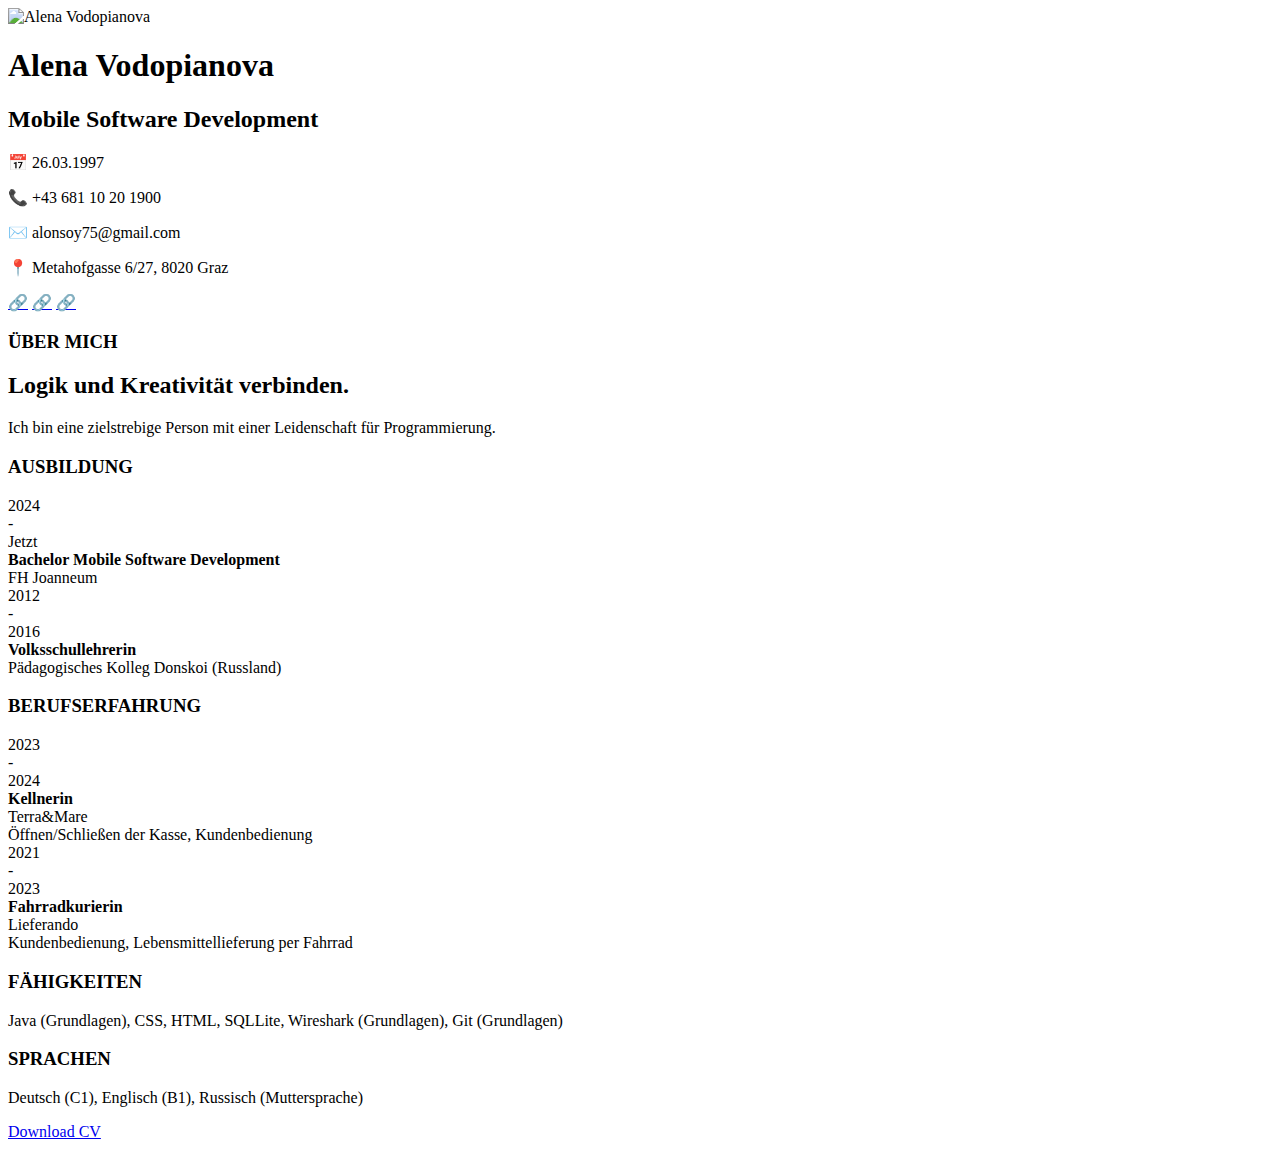
==== index.html @ 1e16baea "computer version" ====
<!DOCTYPE html>
<html lang="de">
<head>
    <meta charset="UTF-8">
    <meta name="viewport" content="width=device-width, initial-scale=1.0">
    <title>Alena Vodopianova</title>
    <link rel="stylesheet" href="styles.css">
</head>
<body>
    <div class="container">
        <aside class="left-column">
            <img src="photo/Alena5.jpg" alt="Alena Vodopianova" class="profile-photo">
            <h1>Alena Vodopianova</h1>
            <h2>Mobile Software Development</h2>
            <div class="contact">
                <p>📅 26.03.1997</p>
                <p>📞 +43 681 10 20 1900</p>
                <p>✉️ alonsoy75@gmail.com</p>
                <p>📍 Metahofgasse 6/27, 8020 Graz</p>
            </div>
            <div class="social-links">
                <a href="#">🔗</a>
                <a href="#">🔗</a>
                <a href="#">🔗</a>
            </div>
        </aside>

        <main class="right-column">
            <section class="profile">
                <h3>ÜBER MICH</h3>
                <h2>Logik und Kreativität verbinden.</h2>
                <p>Ich bin eine zielstrebige Person mit einer Leidenschaft für Programmierung.</p>
            </section>

            <section class="education">
                <h3>AUSBILDUNG</h3>
                <div class="entry">
                    <div class="year">2024<br>-<br>Jetzt</div>
                    <div class="details">
                        <strong>Bachelor Mobile Software Development</strong><br>
                        FH Joanneum
                    </div>
                </div>
                <div class="entry">
                    <div class="year">2012<br>-<br>2016</div>
                    <div class="details">
                        <strong>Volksschullehrerin</strong><br>
                        Pädagogisches Kolleg Donskoi (Russland)
                    </div>
                </div>
            </section>

            <section class="experience">
                <h3>BERUFSERFAHRUNG</h3>
                <div class="entry">
                    <div class="year">2023<br>-<br>2024</div>
                    <div class="details">
                        <strong>Kellnerin</strong><br>
                        Terra&Mare<br>
                        Öffnen/Schließen der Kasse, Kundenbedienung
                    </div>
                </div>
                <div class="entry">
                    <div class="year">2021<br>-<br>2023</div>
                    <div class="details">
                        <strong>Fahrradkurierin</strong><br>
                        Lieferando<br>
                        Kundenbedienung, Lebensmittellieferung per Fahrrad
                    </div>
                </div>
            </section>

            <section class="skills">
                <h3>FÄHIGKEITEN</h3>
                <p>Java (Grundlagen), CSS, HTML, SQLLite, Wireshark (Grundlagen), Git (Grundlagen)</p>
            </section>

            <section class="languages">
                <h3>SPRACHEN</h3>
                <p>Deutsch (C1), Englisch (B1), Russisch (Muttersprache)</p>
            </section>

            <a href="ALENA_VODOPIANOVA_CV.pdf" download class="download-btn">Download CV</a>
        </main>
    </div>
</body>
</html>
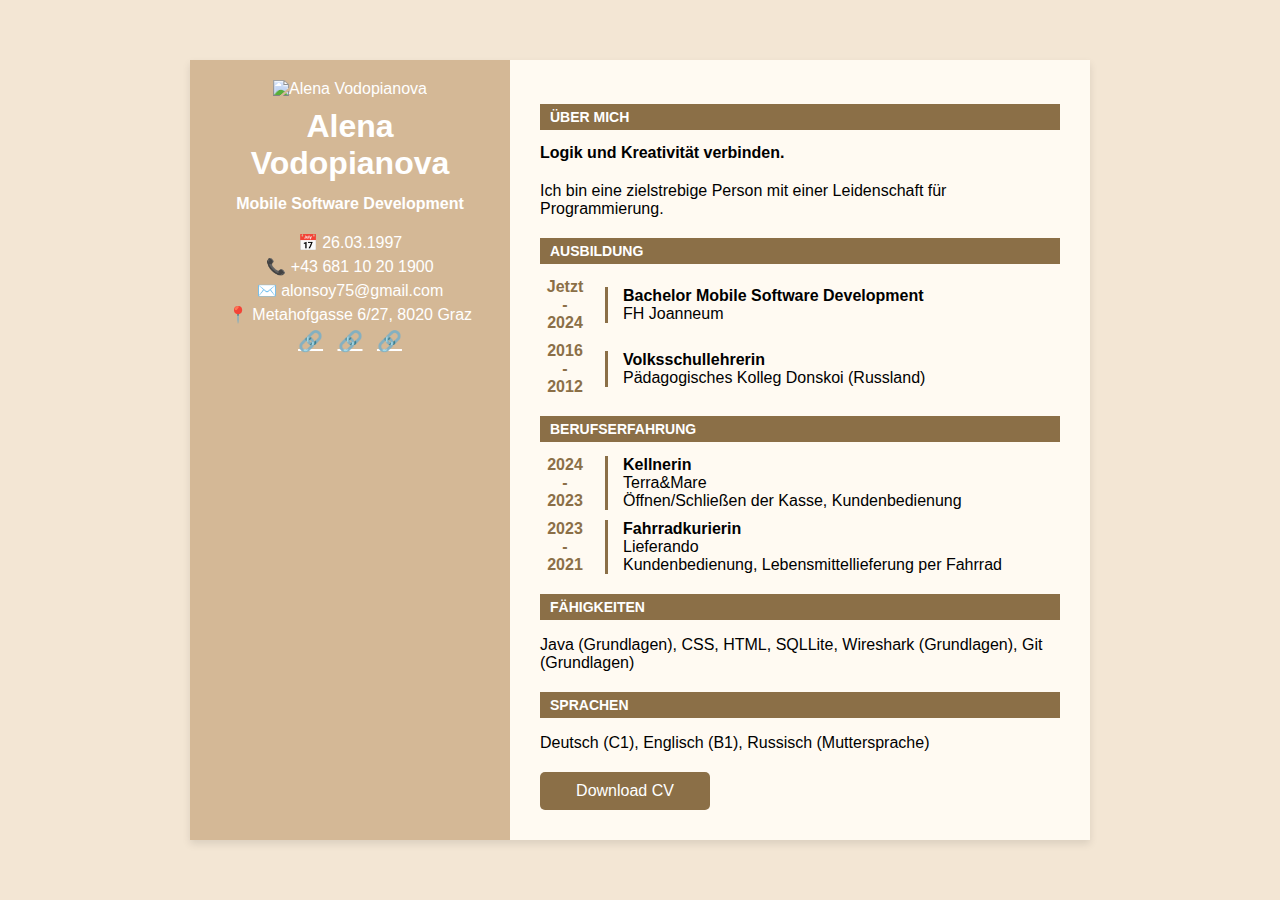
==== commit a3b9e889: "computer version" ====
--- a/index.html
+++ b/index.html
@@ -4,12 +4,12 @@
     <meta charset="UTF-8">
     <meta name="viewport" content="width=device-width, initial-scale=1.0">
     <title>Alena Vodopianova</title>
-    <link rel="stylesheet" href="styles.css">
+    <link rel="stylesheet" href="style.css">
 </head>
 <body>
     <div class="container">
         <aside class="left-column">
-            <img src="photo/Alena5.jpg" alt="Alena Vodopianova" class="profile-photo">
+            <img src="photo/Alena 5.jpg" alt="Alena Vodopianova" class="profile-photo">
             <h1>Alena Vodopianova</h1>
             <h2>Mobile Software Development</h2>
             <div class="contact">
@@ -35,14 +35,14 @@
             <section class="education">
                 <h3>AUSBILDUNG</h3>
                 <div class="entry">
-                    <div class="year">2024<br>-<br>Jetzt</div>
+                    <div class="year">Jetzt<br>-<br>2024</div>
                     <div class="details">
                         <strong>Bachelor Mobile Software Development</strong><br>
                         FH Joanneum
                     </div>
                 </div>
                 <div class="entry">
-                    <div class="year">2012<br>-<br>2016</div>
+                    <div class="year">2016<br>-<br>2012</div>
                     <div class="details">
                         <strong>Volksschullehrerin</strong><br>
                         Pädagogisches Kolleg Donskoi (Russland)
@@ -53,7 +53,7 @@
             <section class="experience">
                 <h3>BERUFSERFAHRUNG</h3>
                 <div class="entry">
-                    <div class="year">2023<br>-<br>2024</div>
+                    <div class="year">2024<br>-<br>2023</div>
                     <div class="details">
                         <strong>Kellnerin</strong><br>
                         Terra&Mare<br>
@@ -61,7 +61,7 @@
                     </div>
                 </div>
                 <div class="entry">
-                    <div class="year">2021<br>-<br>2023</div>
+                    <div class="year">2023<br>-<br>2021</div>
                     <div class="details">
                         <strong>Fahrradkurierin</strong><br>
                         Lieferando<br>
@@ -80,7 +80,7 @@
                 <p>Deutsch (C1), Englisch (B1), Russisch (Muttersprache)</p>
             </section>
 
-            <a href="ALENA_VODOPIANOVA_CV.pdf" download class="download-btn">Download CV</a>
+            <a href="ALENA VODOPIANOVA CV.pdf" download class="download-btn">Download CV</a>
         </main>
     </div>
 </body>
--- a/style.css
+++ b/style.css
@@ -0,0 +1,99 @@
+body {
+    font-family: 'Roboto', sans-serif;
+    margin: 0;
+    padding: 0;
+    display: flex;
+    justify-content: center;
+    align-items: center;
+    min-height: 100vh;
+    background: #f3e6d4;
+}
+
+.container {
+    display: flex;
+    width: 900px;
+    background: white;
+    box-shadow: 0px 4px 8px rgba(0, 0, 0, 0.1);
+}
+
+.left-column {
+    width: 35%;
+    background: #d4b896;
+    color: white;
+    text-align: center;
+    padding: 20px;
+}
+
+.profile-photo {
+    width: 300px;
+    
+}
+
+h1 {
+    margin: 10px 0;
+}
+
+h2 {
+    font-size: 16px;
+    margin-bottom: 20px;
+}
+
+.contact p {
+    margin: 5px 0;
+}
+
+.social-links a {
+    margin: 0 5px;
+    color: white;
+    font-size: 20px;
+}
+
+.right-column {
+    width: 65%;
+    padding: 30px;
+    background: #fffaf2;
+}
+
+.profile, .education, .experience, .skills, .languages {
+    margin-bottom: 20px;
+}
+
+h3 {
+    background: #8b6f47;
+    color: white;
+    padding: 5px 10px;
+    font-size: 14px;
+    text-transform: uppercase;
+}
+
+.entry {
+    display: flex;
+    align-items: center;
+    gap: 15px;
+    margin-top: 10px;
+}
+
+.year {
+    font-weight: bold;
+    text-align: center;
+    color: #8b6f47;
+    min-width: 50px;
+}
+
+.details {
+    flex: 1;
+    border-left: 3px solid #8b6f47;
+    padding-left: 15px;
+}
+
+.download-btn {
+    display: block;
+    text-align: center;
+    background: #8b6f47;
+    color: white;
+    text-decoration: none;
+    padding: 10px;
+    margin-top: 20px;
+    width: 150px;
+    border-radius: 5px;
+}
